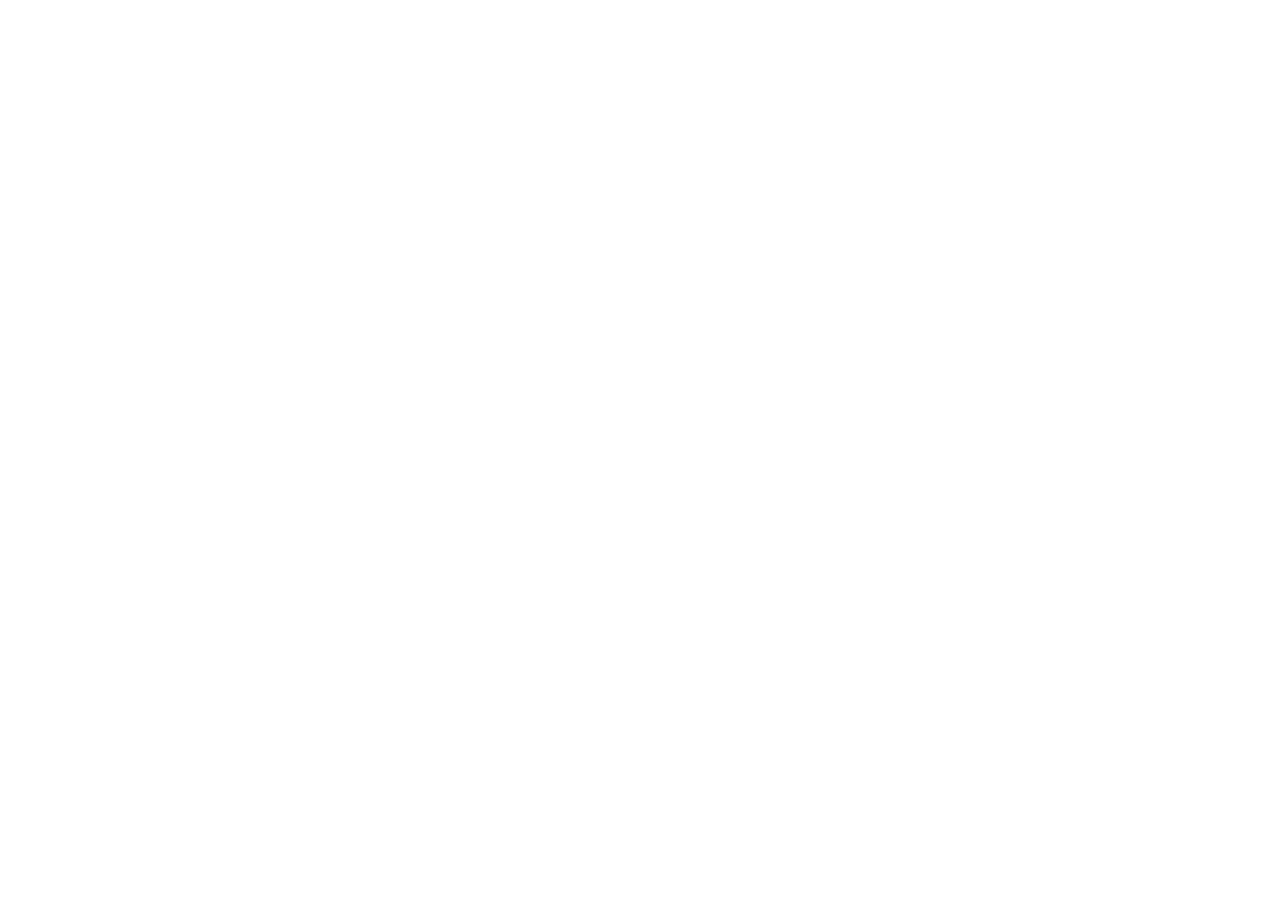
==== index.html @ 978c5594 "first commit" ====
<!DOCTYPE html>
<html lang="en">
    <head>
        <meta charset="UTF-8">
        <meta http-equiv="X-UA-Compatible" content="IE=edge">
        <meta name="viewport" content="width=device-width, initial-scale=1.0">
        <title>Shoes</title>
    </head>
<body>
    
</body>
</html>
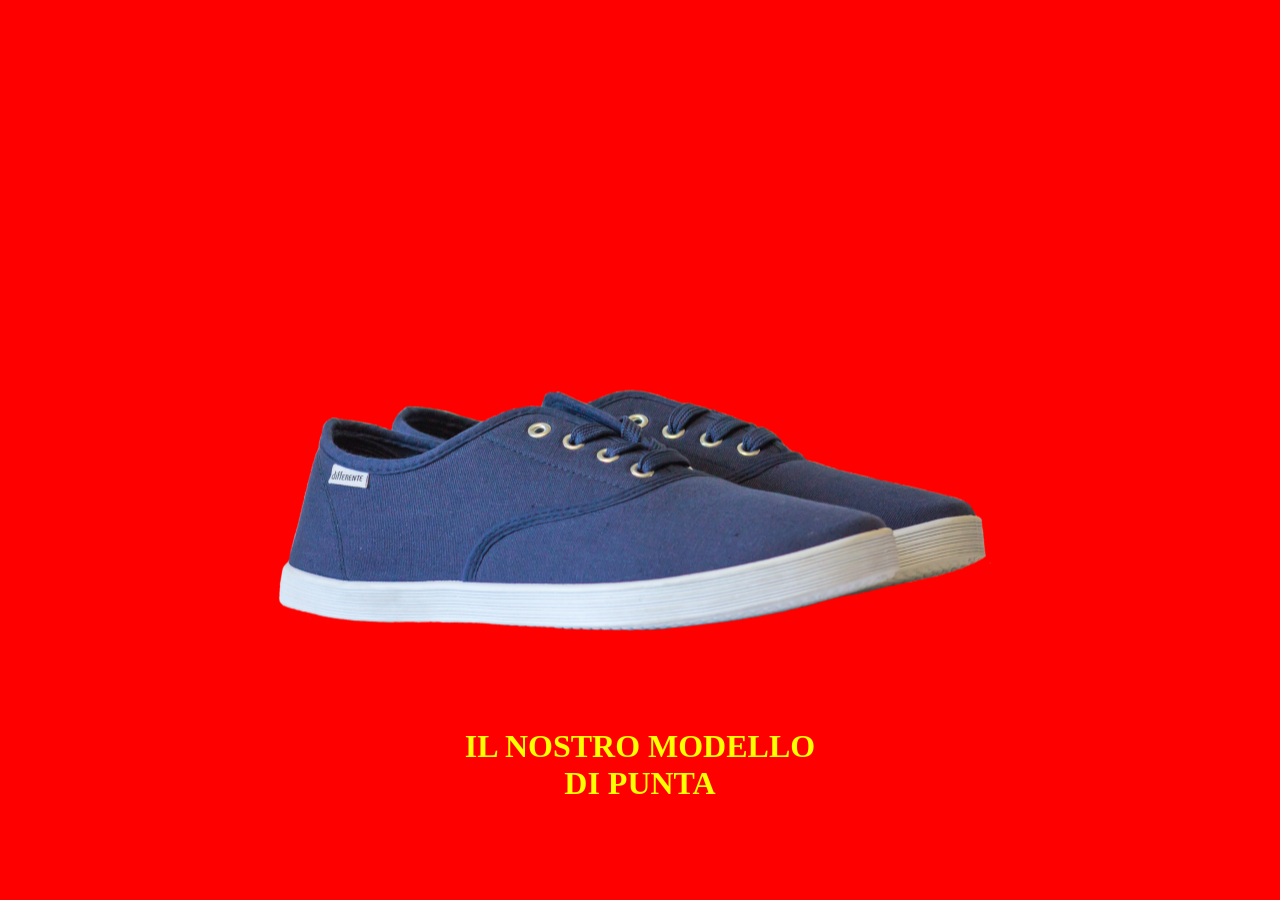
==== commit 833bdbbb: "[ADD] prima-parte-main" ====
--- a/index.html
+++ b/index.html
@@ -5,8 +5,22 @@
         <meta http-equiv="X-UA-Compatible" content="IE=edge">
         <meta name="viewport" content="width=device-width, initial-scale=1.0">
         <title>Shoes</title>
+        <link rel="stylesheet" href="./css/style.css">
     </head>
 <body>
-    
+    <main>
+        <!--prima parte-->
+        <div id="main-1">
+            <div class="contenitore">
+                <img src="./img/01.png" alt="1">
+                <h1 class="h1-giallo">IL NOSTRO MODELLO <br> DI PUNTA</h1>
+        </div>
+        </div>
+        <!--fine prima parte-->
+        <!--seconda parte-->
+        <!--fine seconda parte-->
+        <!--terza parte-->
+        <!--fine terza parte-->
+    </main>
 </body>
 </html>
--- a/css/style.css
+++ b/css/style.css
@@ -0,0 +1,39 @@
+*{
+    margin: 0;
+    padding: 0;
+    box-sizing: border-box;
+}
+
+/*utilities*/
+.contenitore{
+    height: 100vh;
+    width: 100%;
+    position: relative;
+}
+
+img{
+    position: absolute;
+    top: 50%;
+    left: 50%;
+    transform: translate(-50%, -50%);
+}
+
+h1{
+    position: absolute;
+    top: 85%;
+    left: 50%;
+    transform: translate(-50%, -50%);
+    text-align: center;
+}
+/*fine utilities*/
+
+/*main 1*/
+#main-1{
+
+    background-color: red;
+}
+
+.h1-giallo{
+    color: yellow;
+}
+/*fine main 1*/
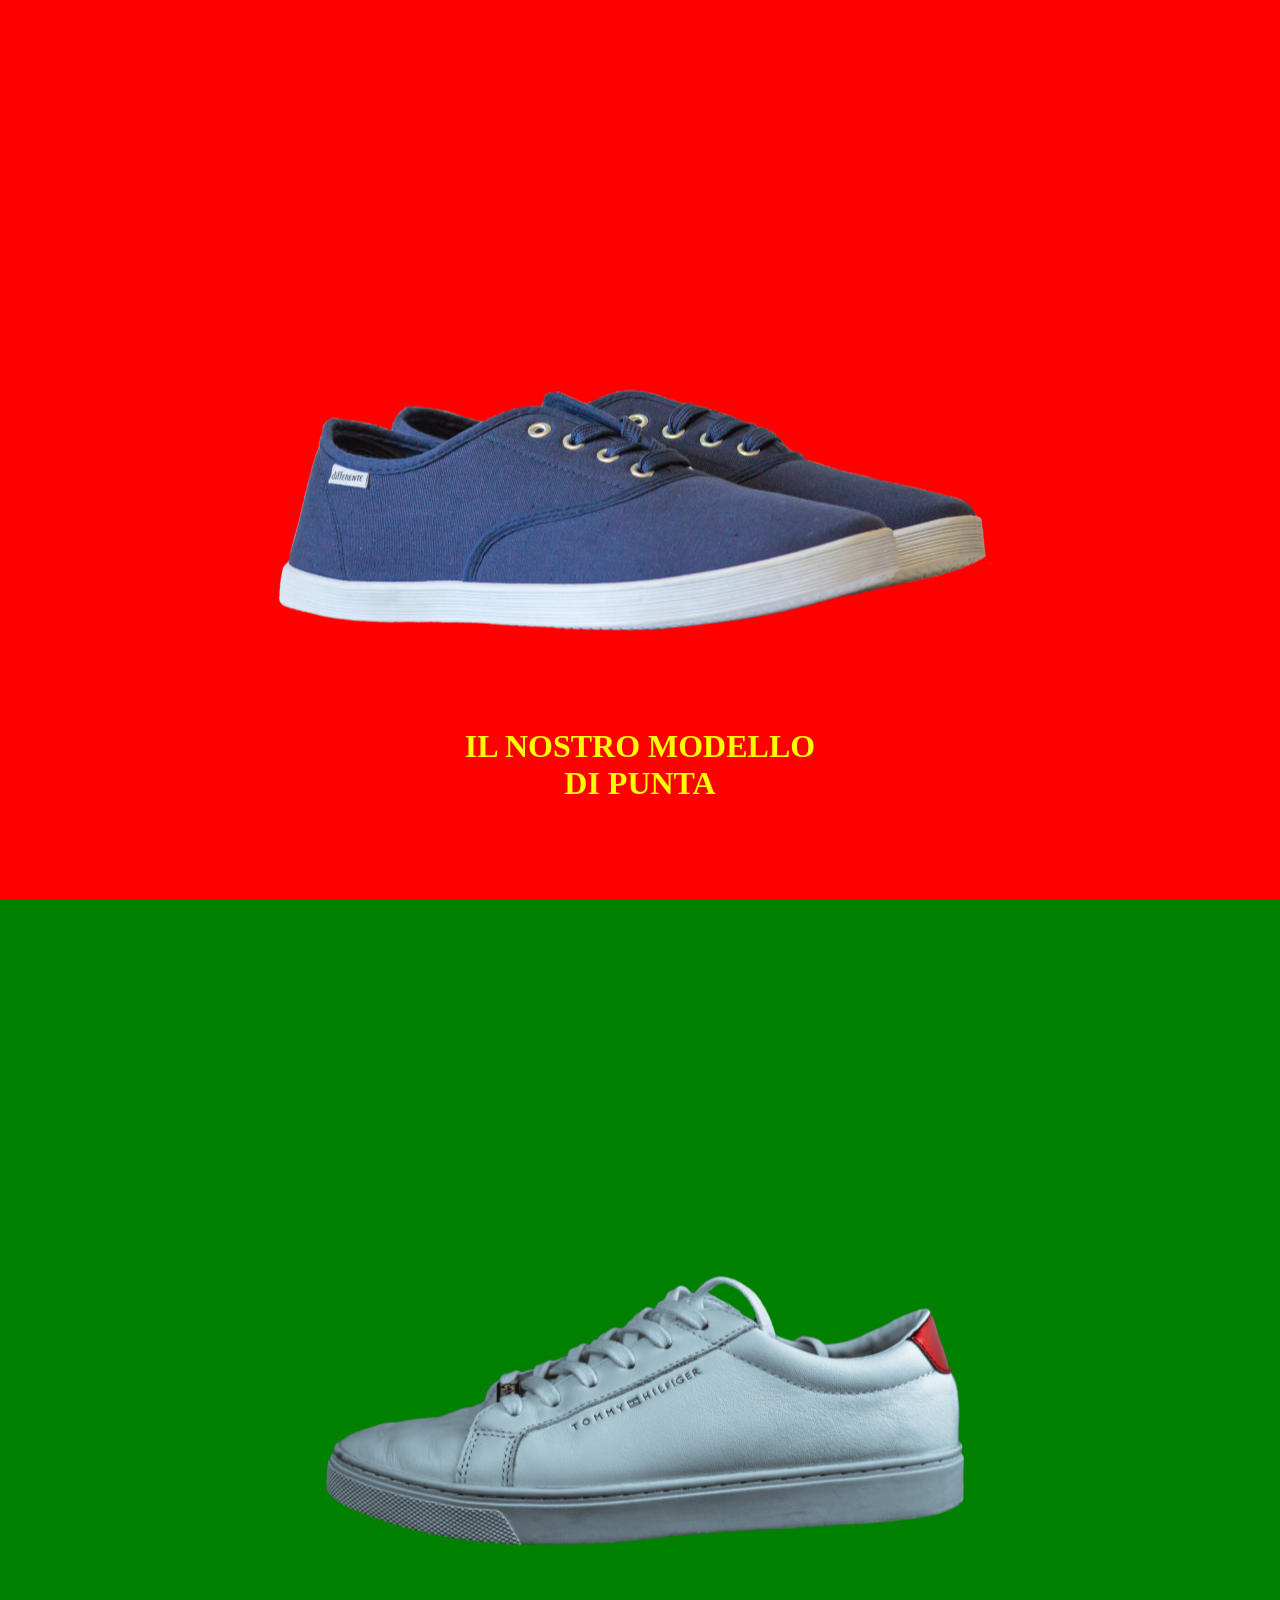
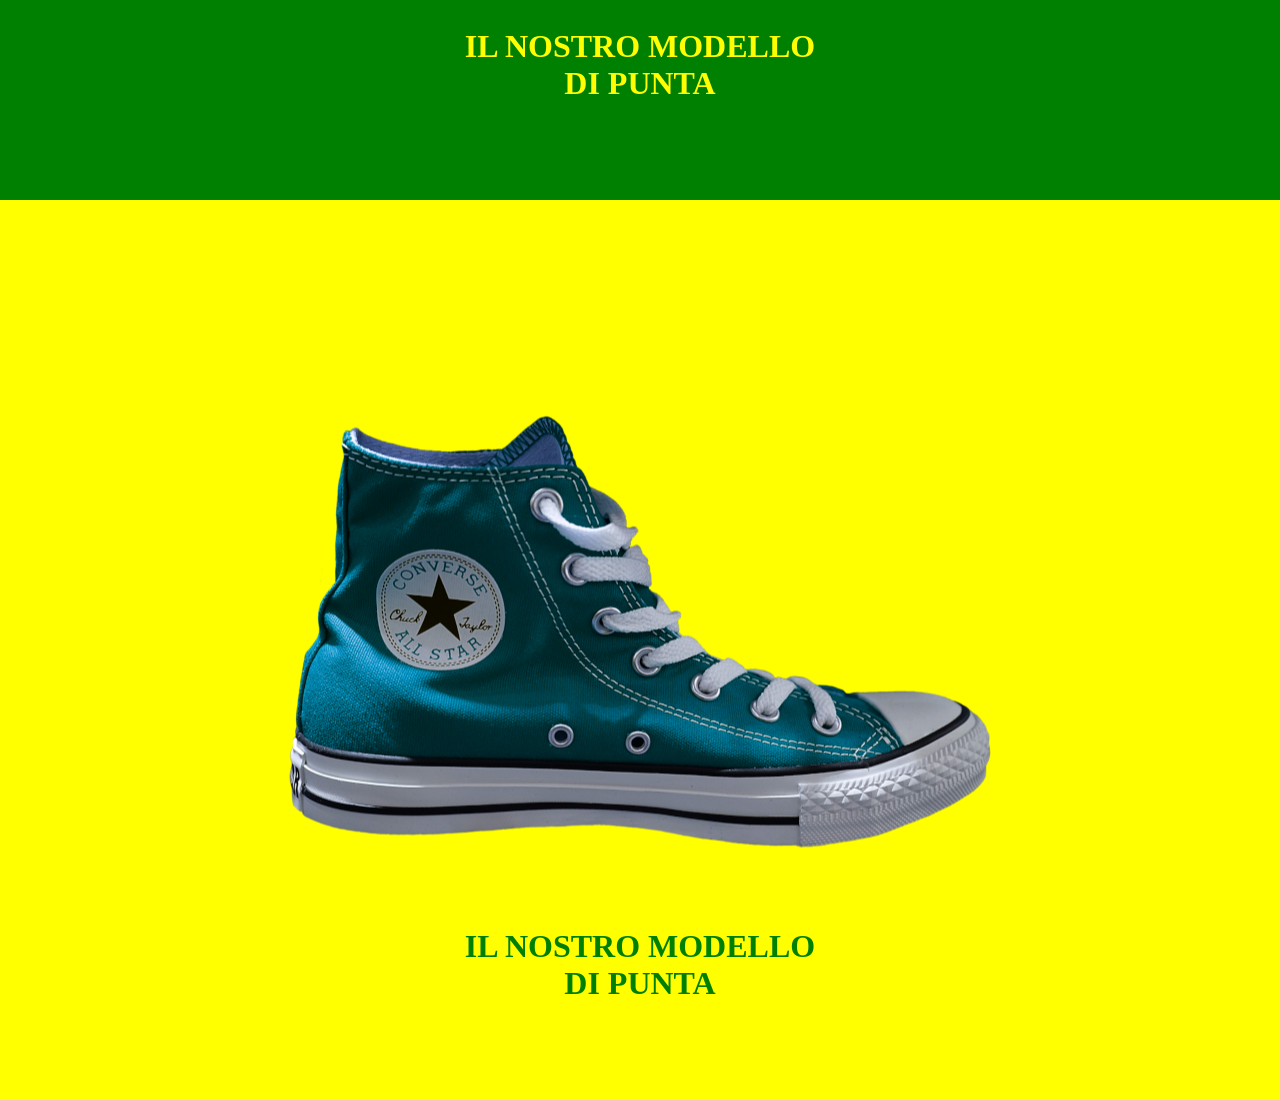
==== commit 7c87cb29: "[ADD] 2-3-parte-main" ====
--- a/index.html
+++ b/index.html
@@ -13,13 +13,25 @@
         <div id="main-1">
             <div class="contenitore">
                 <img src="./img/01.png" alt="1">
-                <h1 class="h1-giallo">IL NOSTRO MODELLO <br> DI PUNTA</h1>
-        </div>
+                <h1 class="h1-giallo">IL NOSTRO MODELLO <br>DI PUNTA</h1>
+            </div>
         </div>
         <!--fine prima parte-->
         <!--seconda parte-->
+        <div id="main-2">
+            <div class="contenitore">
+                <img src="./img/02.png" alt="2">
+                <h1 class="h1-giallo">IL NOSTRO MODELLO <br>DI PUNTA</h1>
+            </div>
+        </div>
         <!--fine seconda parte-->
         <!--terza parte-->
+        <div id="main-3">
+            <div class="contenitore">
+                <img src="./img/03.png" alt="3">
+                <h1 class="h1-verde">IL NOSTRO MODELLO <br>DI PUNTA</h1>
+            </div>
+        </div>
         <!--fine terza parte-->
     </main>
 </body>
--- a/css/style.css
+++ b/css/style.css
@@ -36,4 +36,24 @@
 .h1-giallo{
     color: yellow;
 }
-/*fine main 1*/+/*fine main 1*/
+
+/*main 2*/
+#main-2{
+
+    background-color: green;
+}
+
+
+/*fine main 2*/
+
+/*main 1*/
+#main-3{
+
+    background-color: yellow;
+}
+
+.h1-verde{
+    color: green;
+}
+/*fine main 3*/
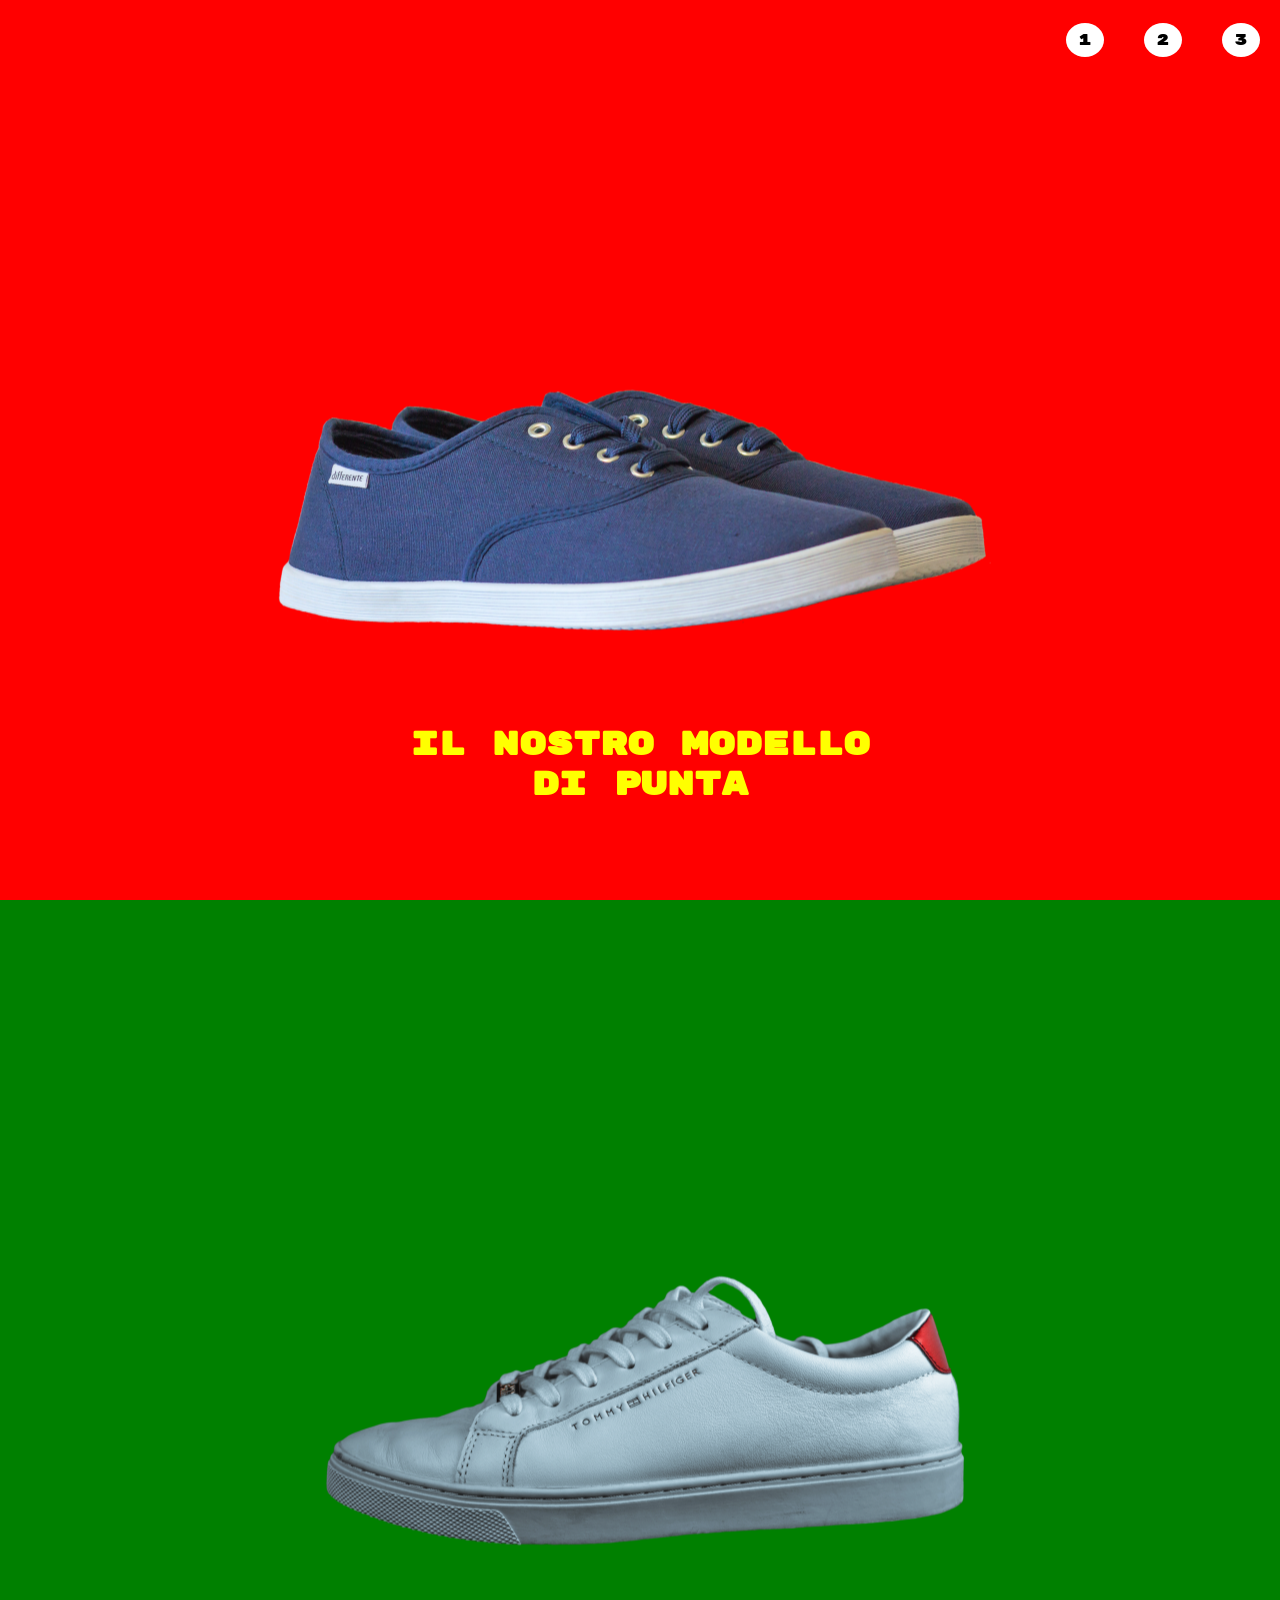
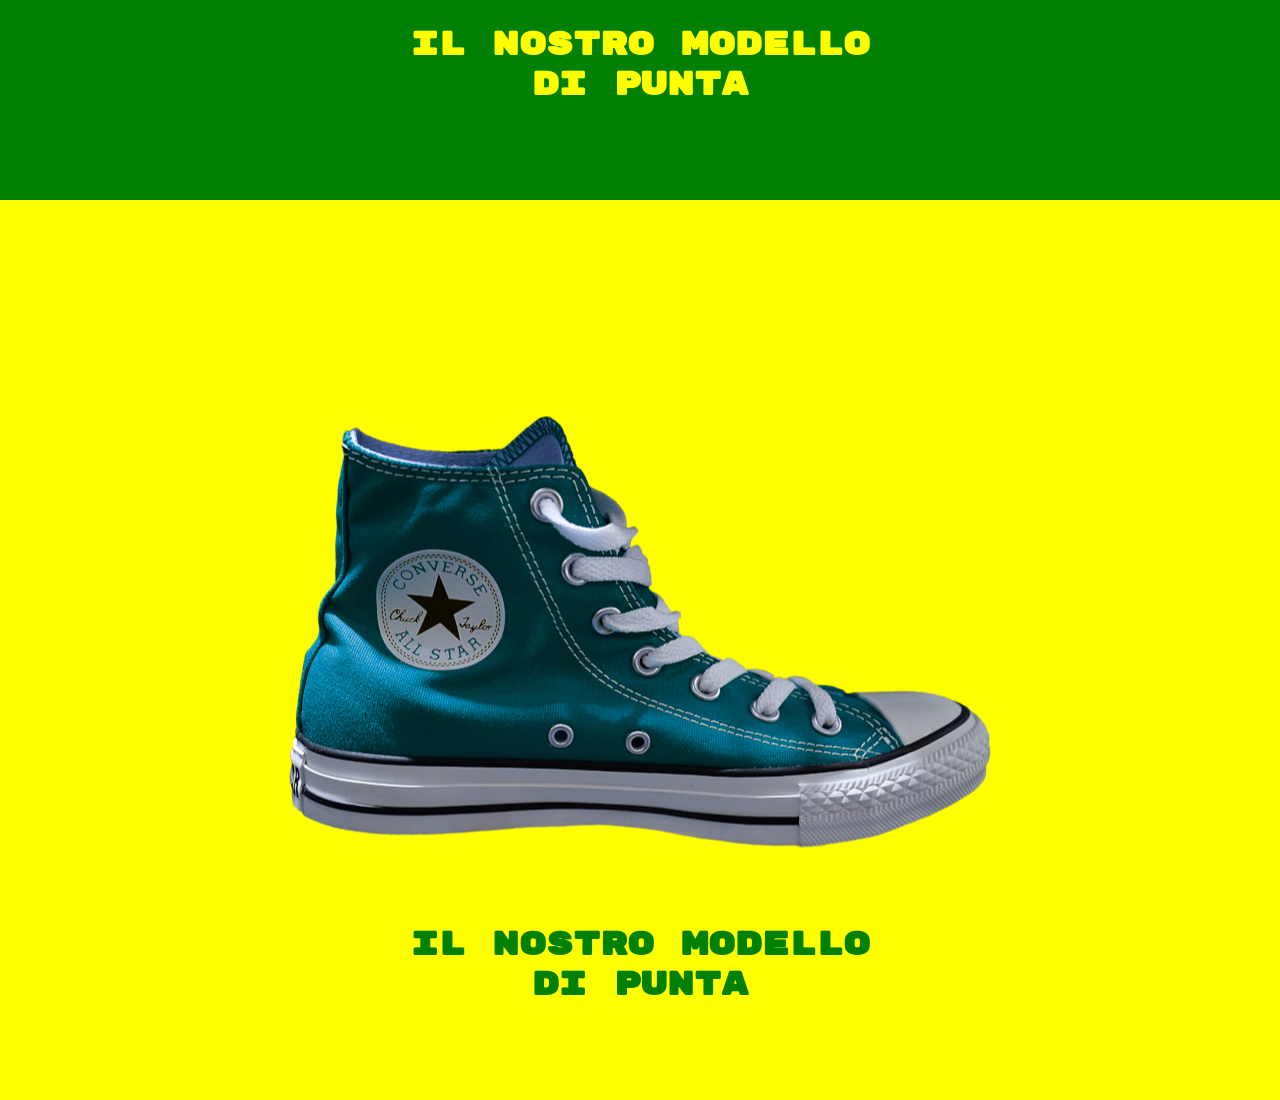
==== commit 8ebcfcd6: "[ADD] nav-main+font" ====
--- a/index.html
+++ b/index.html
@@ -5,34 +5,39 @@
         <meta http-equiv="X-UA-Compatible" content="IE=edge">
         <meta name="viewport" content="width=device-width, initial-scale=1.0">
         <title>Shoes</title>
+        <link rel="preconnect" href="https://fonts.googleapis.com">
+        <link rel="preconnect" href="https://fonts.gstatic.com" crossorigin>
+        <link href="https://fonts.googleapis.com/css2?family=Rubik+Mono+One&display=swap" rel="stylesheet">
         <link rel="stylesheet" href="./css/style.css">
     </head>
-<body>
-    <main>
-        <!--prima parte-->
-        <div id="main-1">
-            <div class="contenitore">
-                <img src="./img/01.png" alt="1">
-                <h1 class="h1-giallo">IL NOSTRO MODELLO <br>DI PUNTA</h1>
+
+    <body>
+        <main>
+            <!--prima parte-->
+            <div id="main-1">
+                <div class="contenitore">
+                    <div class="nav"><span class="numeri">1</span><span class="numeri">2</span><span class="numeri">3</span></div>
+                    <img src="./img/01.png" alt="1">
+                    <h1 class="h1-giallo">IL NOSTRO MODELLO <br>DI PUNTA</h1>
+                </div>
             </div>
-        </div>
-        <!--fine prima parte-->
-        <!--seconda parte-->
-        <div id="main-2">
-            <div class="contenitore">
-                <img src="./img/02.png" alt="2">
-                <h1 class="h1-giallo">IL NOSTRO MODELLO <br>DI PUNTA</h1>
+            <!--fine prima parte-->
+            <!--seconda parte-->
+            <div id="main-2">
+                <div class="contenitore">
+                    <img src="./img/02.png" alt="2">
+                    <h1 class="h1-giallo">IL NOSTRO MODELLO <br>DI PUNTA</h1>
+                </div>
             </div>
-        </div>
-        <!--fine seconda parte-->
-        <!--terza parte-->
-        <div id="main-3">
-            <div class="contenitore">
-                <img src="./img/03.png" alt="3">
-                <h1 class="h1-verde">IL NOSTRO MODELLO <br>DI PUNTA</h1>
+            <!--fine seconda parte-->
+            <!--terza parte-->
+            <div id="main-3">
+                <div class="contenitore">
+                    <img src="./img/03.png" alt="3">
+                    <h1 class="h1-verde">IL NOSTRO MODELLO <br>DI PUNTA</h1>
+                </div>
             </div>
-        </div>
-        <!--fine terza parte-->
-    </main>
-</body>
+            <!--fine terza parte-->
+        </main>
+    </body>
 </html>
--- a/css/style.css
+++ b/css/style.css
@@ -5,6 +5,11 @@
 }
 
 /*utilities*/
+
+body{
+    font-family: 'Rubik Mono One', sans-serif;
+}
+
 .contenitore{
     height: 100vh;
     width: 100%;
@@ -29,8 +34,23 @@
 
 /*main 1*/
 #main-1{
+    position: relative;
+    background-color: red;
+}
 
-    background-color: red;
+.nav{
+    position: absolute;
+    top: 30px;
+    right: 0;
+    position: fixed;
+    z-index: 100;
+}
+
+.numeri{
+    background-color: white;
+    padding: 7px 12px;
+    border-radius: 50%;
+    margin: 40px 20px 40px 20px;
 }
 
 .h1-giallo{
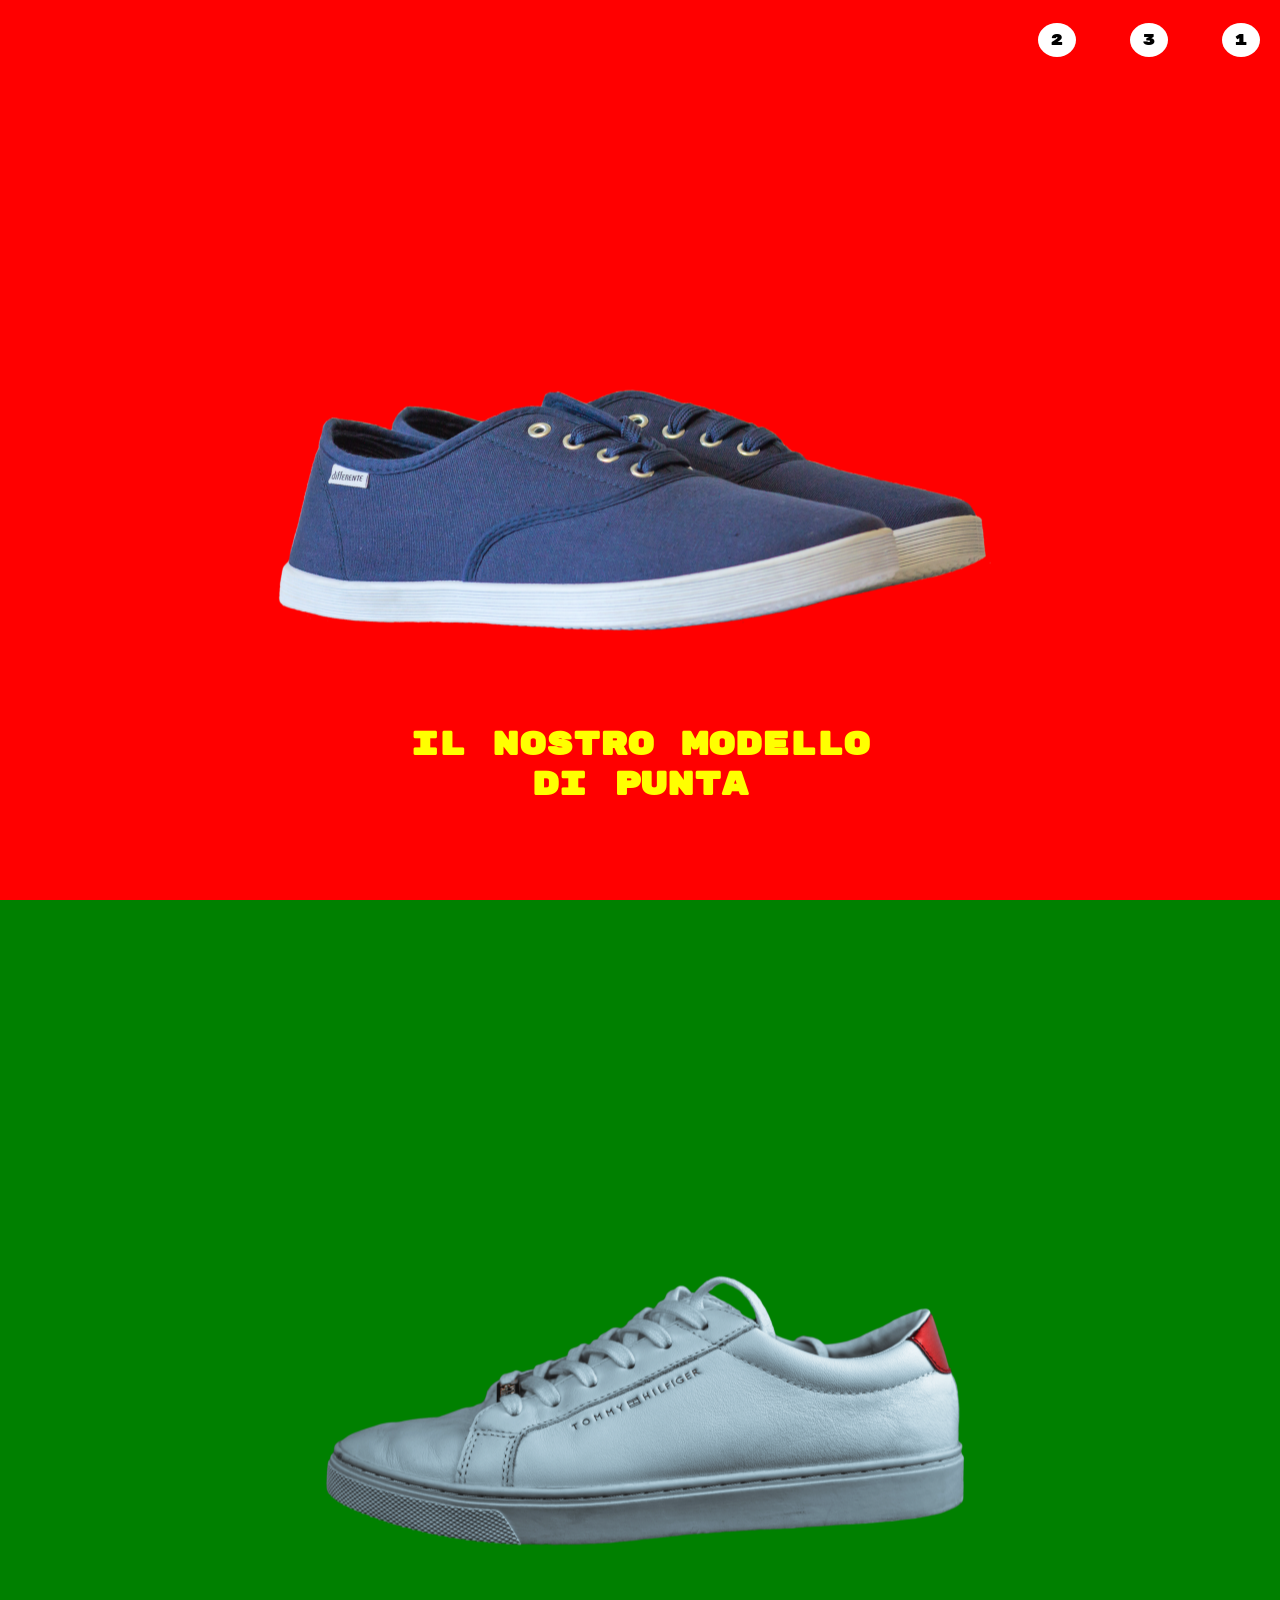
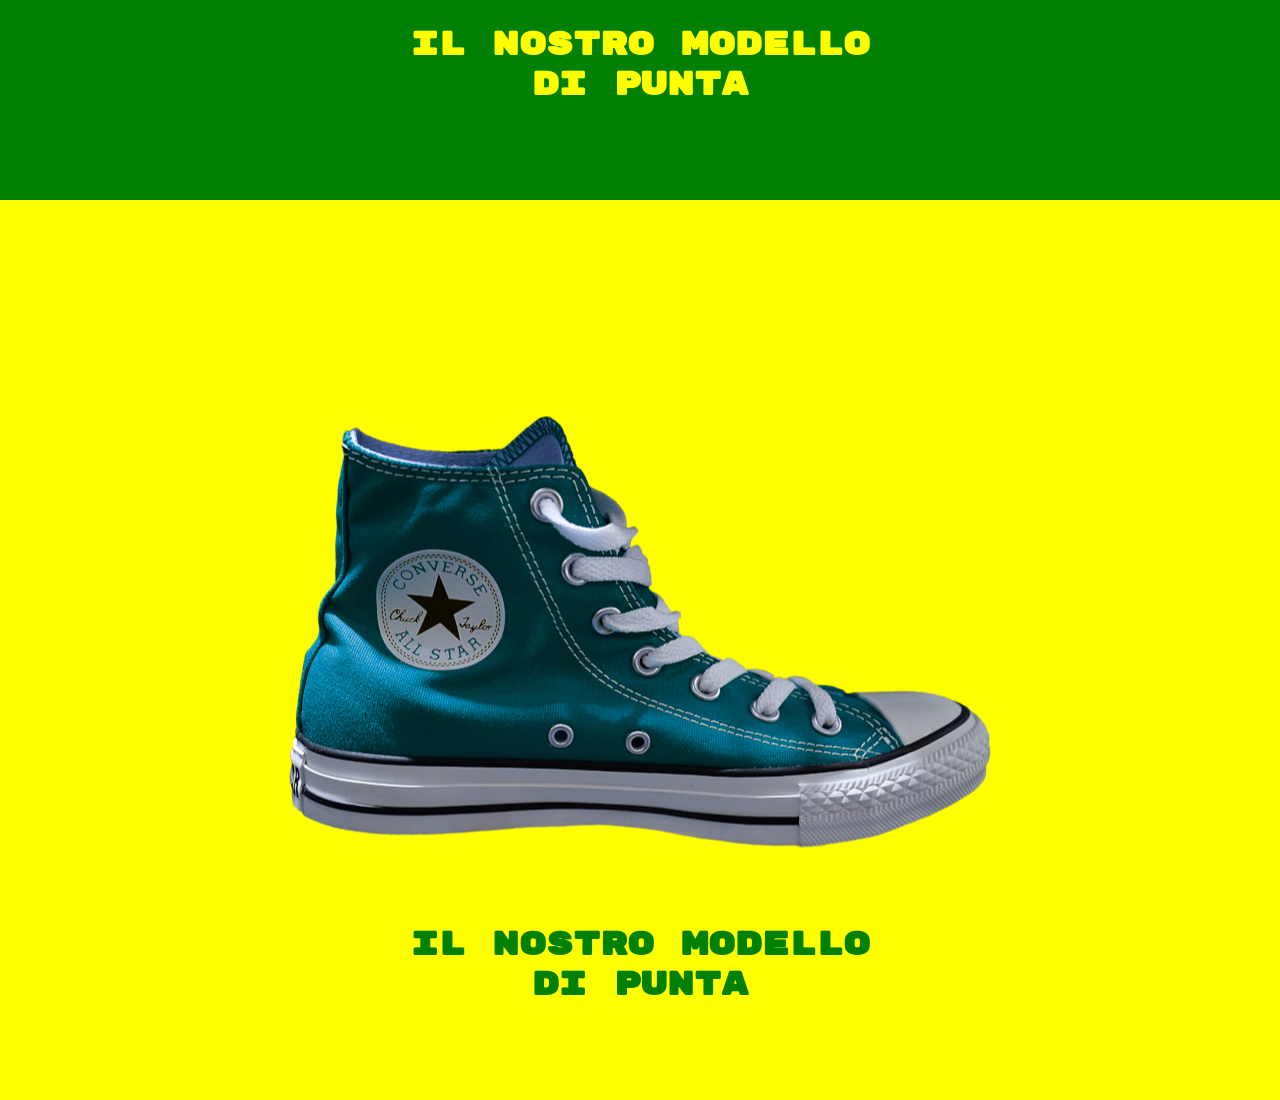
==== commit bb0f6562: "correzione-indentazione" ====
--- a/index.html
+++ b/index.html
@@ -16,7 +16,11 @@
             <!--prima parte-->
             <div id="main-1">
                 <div class="contenitore">
-                    <div class="nav"><span class="numeri">1</span><span class="numeri">2</span><span class="numeri">3</span></div>
+                    <div class="nav">
+                        <span class="numeri"><a href="#main-2">2</a></span>
+                        <span class="numeri"><a href="#main-3">3</a></span>
+                        <span class="numeri"><a href="#main-1">1</a></span>
+                    </div>
                     <img src="./img/01.png" alt="1">
                     <h1 class="h1-giallo">IL NOSTRO MODELLO <br>DI PUNTA</h1>
                 </div>
--- a/css/style.css
+++ b/css/style.css
@@ -53,6 +53,11 @@
     margin: 40px 20px 40px 20px;
 }
 
+a{
+    text-decoration: none;
+    color: black;
+}
+
 .h1-giallo{
     color: yellow;
 }
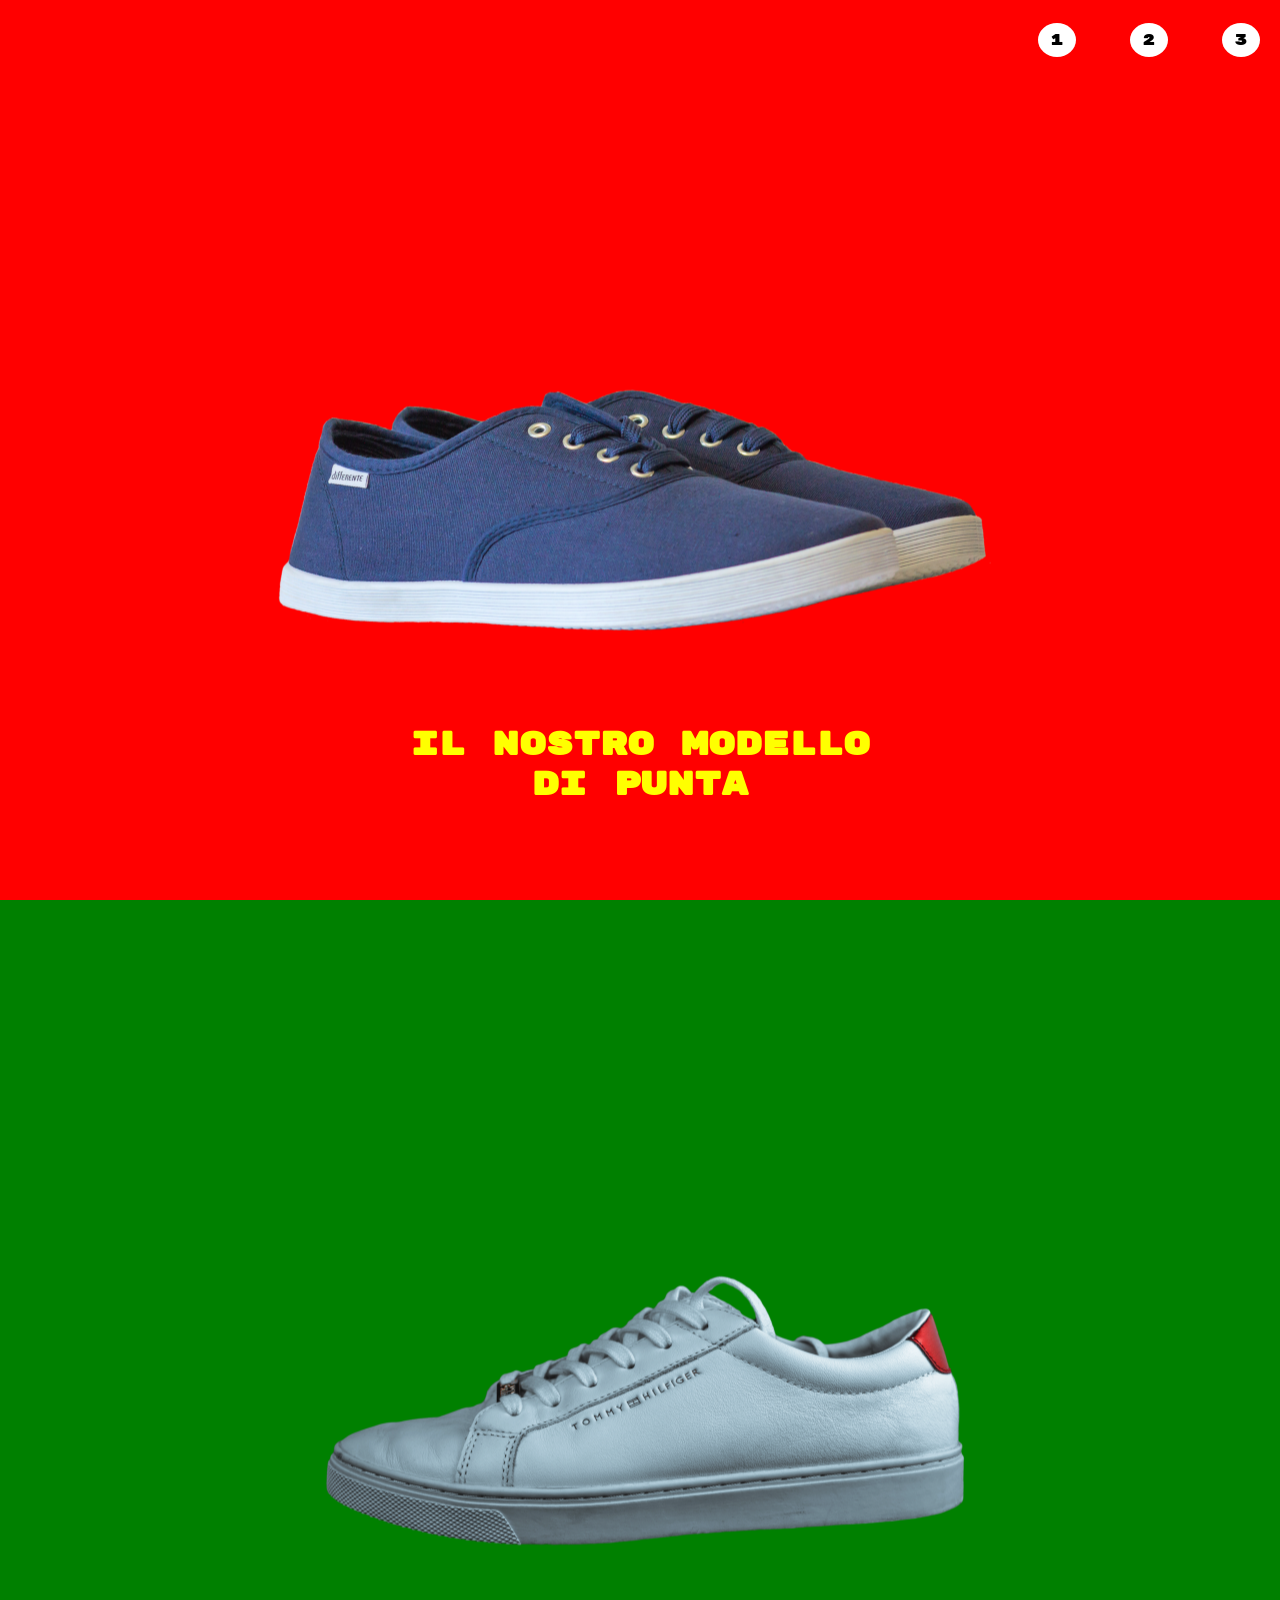
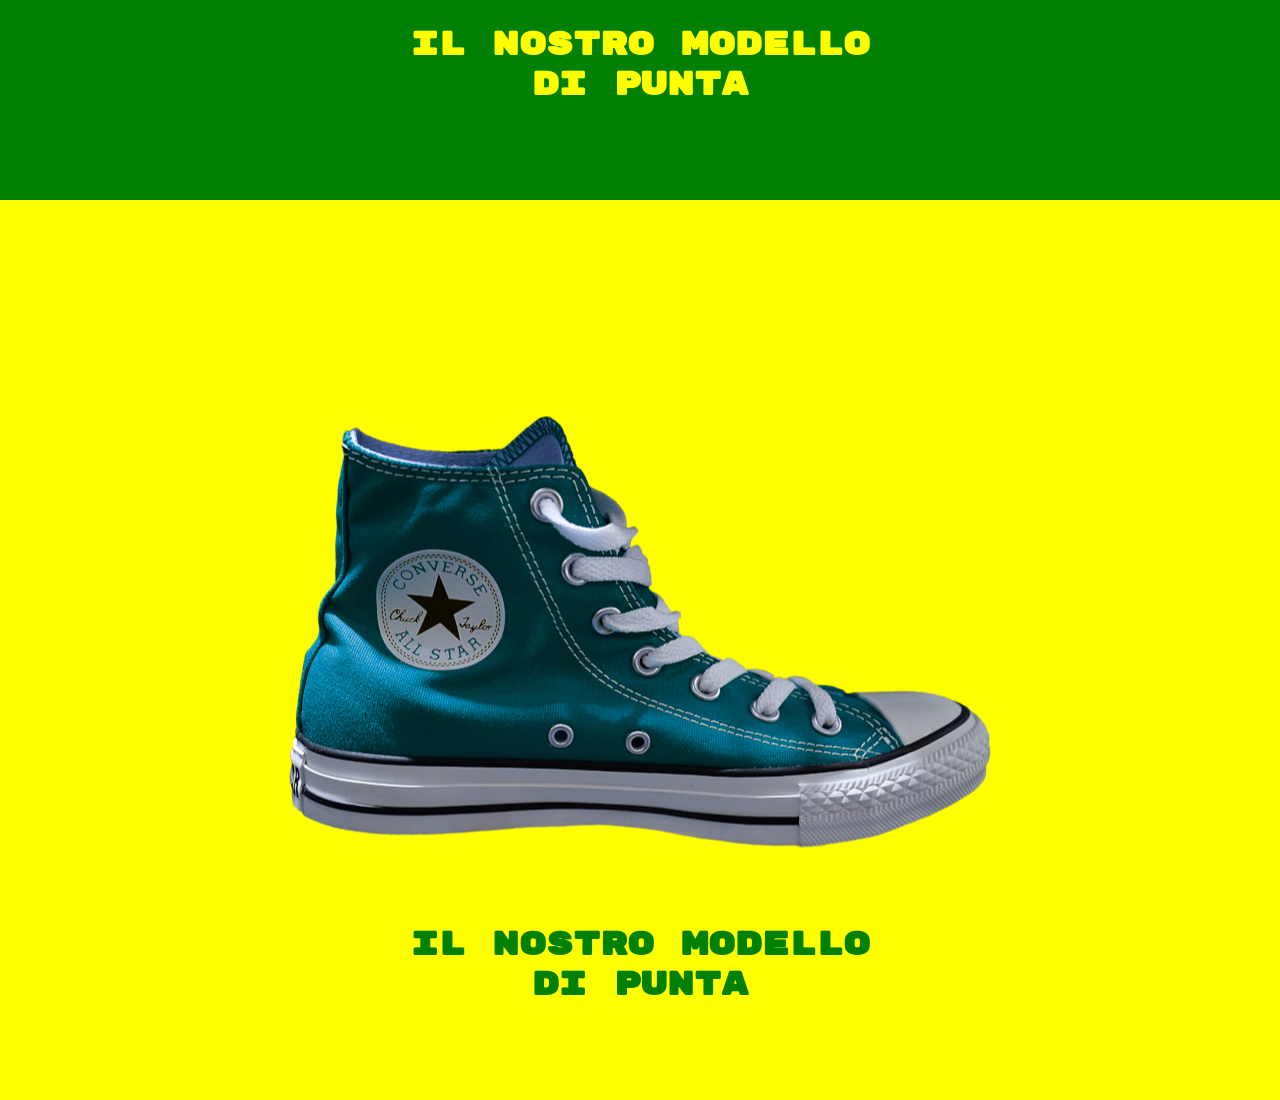
==== commit 80d850e9: "fine-esercizio+bonus" ====
--- a/index.html
+++ b/index.html
@@ -17,9 +17,9 @@
             <div id="main-1">
                 <div class="contenitore">
                     <div class="nav">
+                        <span class="numeri"><a href="#main-1">1</a></span>
                         <span class="numeri"><a href="#main-2">2</a></span>
                         <span class="numeri"><a href="#main-3">3</a></span>
-                        <span class="numeri"><a href="#main-1">1</a></span>
                     </div>
                     <img src="./img/01.png" alt="1">
                     <h1 class="h1-giallo">IL NOSTRO MODELLO <br>DI PUNTA</h1>
--- a/css/style.css
+++ b/css/style.css
@@ -5,6 +5,10 @@
 }
 
 /*utilities*/
+
+html{
+    scroll-behavior: smooth;
+}
 
 body{
     font-family: 'Rubik Mono One', sans-serif;
